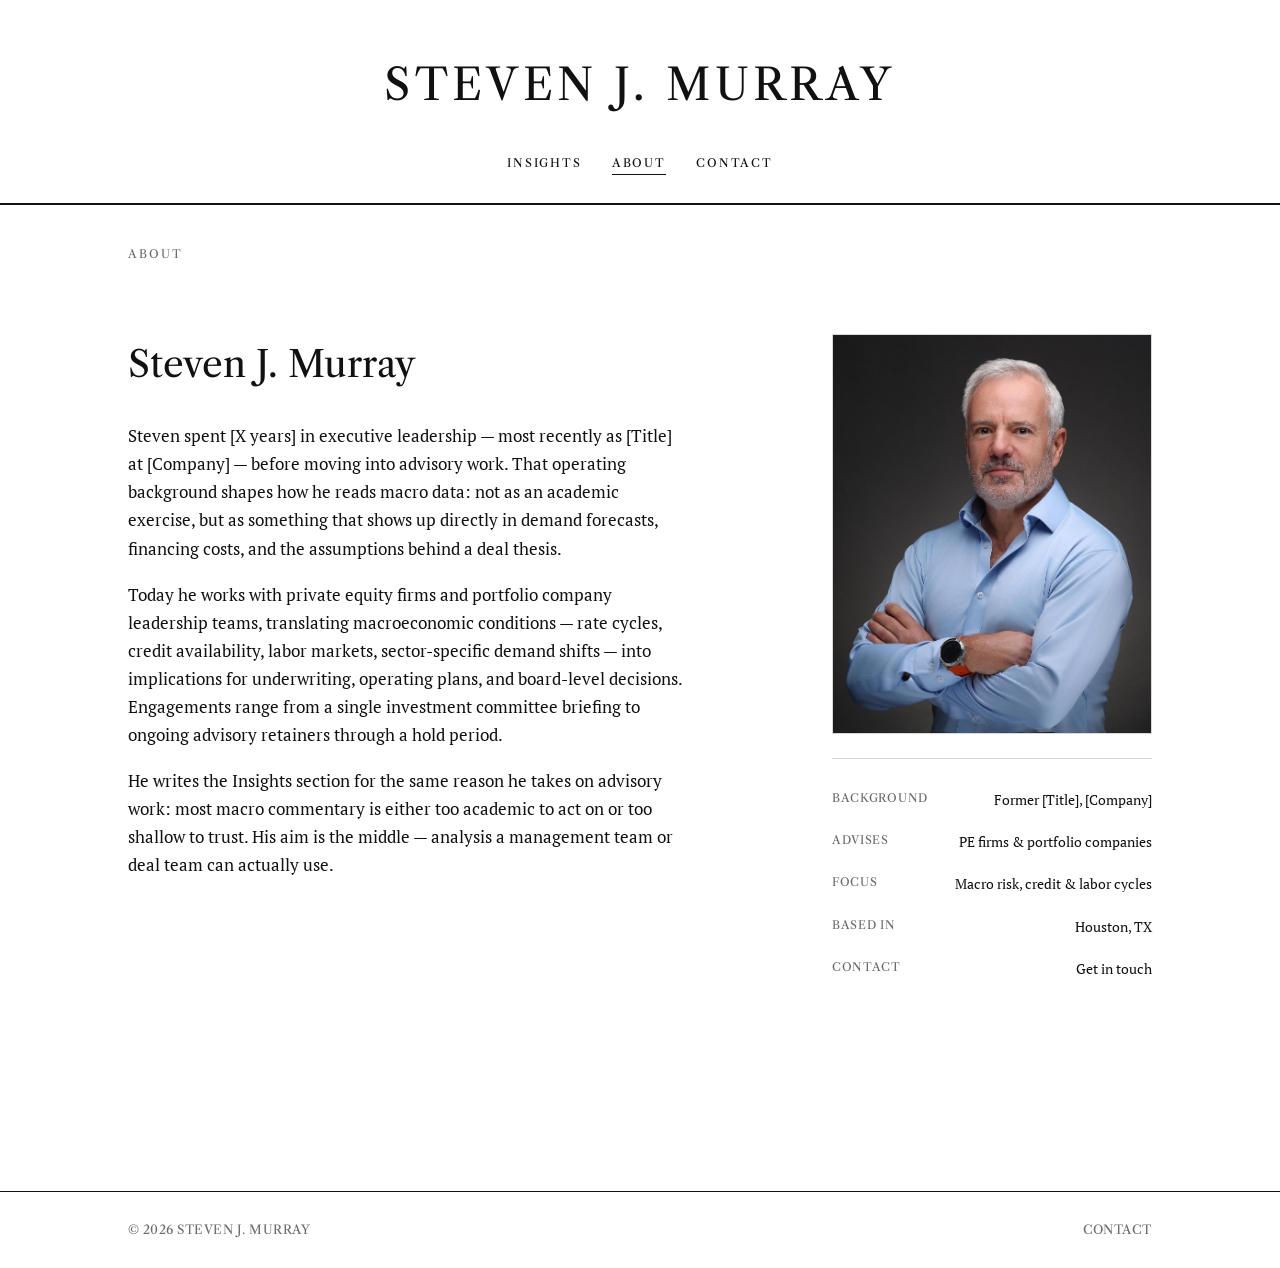
==== about.html @ 860e2ec8 "Update about.html" ====
<!DOCTYPE html>
<html lang="en">
<head>
<meta charset="UTF-8">
<meta name="viewport" content="width=device-width, initial-scale=1.0">
<title>About — Steven J. Murray</title>
<meta name="description" content="About Steven J. Murray — former executive and macro advisor to private equity firms.">
<link rel="icon" href="favicon.ico" sizes="any">
<link rel="icon" type="image/svg+xml" href="favicon.svg">
<link rel="apple-touch-icon" href="images/apple-touch-icon.png">
<link rel="stylesheet" href="styles.css">
</head>
<body>

<header class="site-header">
  <div class="header-inner">
    <div class="brand">
      <a href="index.html">
        STEVEN J. MURRAY
      </a>
    </div>
    <nav class="primary-nav" id="primary-nav">
      <ul>
        <li><a href="insights.html">Insights</a></li>
        <li><a href="about.html">About</a></li>
        <li><a href="contact.html">Contact</a></li>
      </ul>
    </nav>
  </div>
</header>

<main>
  <div class="page-eyebrow-row"><div class="eyebrow">About</div></div>

  <div class="about-layout">
    <div>
      <h1>Steven J. Murray</h1>
      <div class="content">
        <p>Steven spent [X years] in executive leadership — most recently as [Title] at [Company] — before moving into advisory work. That operating background shapes how he reads macro data: not as an academic exercise, but as something that shows up directly in demand forecasts, financing costs, and the assumptions behind a deal thesis.</p>
        <p>Today he works with private equity firms and portfolio company leadership teams, translating macroeconomic conditions — rate cycles, credit availability, labor markets, sector-specific demand shifts — into implications for underwriting, operating plans, and board-level decisions. Engagements range from a single investment committee briefing to ongoing advisory retainers through a hold period.</p>
        <p>He writes the Insights section for the same reason he takes on advisory work: most macro commentary is either too academic to act on or too shallow to trust. His aim is the middle — analysis a management team or deal team can actually use.</p>
      </div>
    </div>

    <div>
      <div class="about-portrait"><img src="images/steven-hero.jpg" alt="Portrait of Steven J. Murray"></div>
      <ul class="about-facts">
        <li><span>Background</span><span>Former [Title], [Company]</span></li>
        <li><span>Advises</span><span>PE firms &amp; portfolio companies</span></li>
        <li><span>Focus</span><span>Macro risk, credit &amp; labor cycles</span></li>
        <li><span>Based in</span><span>Houston, TX</span></li>
        <li><span>Contact</span><span><a href="contact.html">Get in touch</a></span></li>
      </ul>
    </div>
  </div>
</main>

<footer class="site-footer">
  <div class="footer-inner">
    <span>&copy; <span id="year"></span> Steven J. Murray</span>
    <a href="contact.html">Contact</a>
  </div>
</footer>

<script src="script.js"></script>
<script>document.getElementById("year").textContent = new Date().getFullYear();</script>
</body>
</html>
---- styles.css ----
/* ============================================
   STEVEN J. MURRAY — Editorial Design System
   ============================================ */

@import url('https://fonts.googleapis.com/css2?family=Libre+Caslon+Text:ital,wght@0,400;0,700;1,400&family=PT+Serif:ital,wght@0,400;0,700;1,400&display=swap');

:root {
  --ink: #111111;
  --paper: #ffffff;
  --grey: #6b6b6b;
  --grey-light: #d8d8d6;
  --accent: #7a2e26; /* muted oxblood — used sparingly */
  --display: 'Libre Caslon Text', 'PT Serif', Georgia, serif;
  --body: 'PT Serif', Georgia, serif;
  --rule: 1px solid var(--ink);
  --max-width: 1120px;
  --gutter: 48px;
}

* { box-sizing: border-box; }

html { scroll-behavior: smooth; }

body {
  margin: 0;
  background: var(--paper);
  color: var(--ink);
  font-family: var(--body);
  font-size: 17px;
  line-height: 1.65;
  -webkit-font-smoothing: antialiased;
}

a {
  color: var(--ink);
  text-decoration: none;
}

::selection {
  background: var(--ink);
  color: var(--paper);
}

/* Visible keyboard focus, respected everywhere */
a:focus-visible,
button:focus-visible,
input:focus-visible,
textarea:focus-visible {
  outline: 2px solid var(--accent);
  outline-offset: 3px;
}

@media (prefers-reduced-motion: reduce) {
  html { scroll-behavior: auto; }
  * { animation-duration: 0.001ms !important; transition-duration: 0.001ms !important; }
}

/* ---------- Header ---------- */

.site-header {
  border-bottom: 2px solid var(--ink);
  background: var(--paper);
  position: sticky;
  top: 0;
  z-index: 50;
}

.header-inner {
  max-width: var(--max-width);
  margin: 0 auto;
  padding: 48px var(--gutter) 28px;
  display: flex;
  flex-direction: column;
  align-items: center;
}

.brand {
  font-family: var(--display);
  letter-spacing: 0.1em;
  font-size: clamp(1.7rem, 5vw, 2.75rem);
  font-weight: 400;
  text-align: center;
  margin-bottom: 26px;
}

.brand a { display: inline-block; }

nav.primary-nav ul {
  list-style: none;
  display: flex;
  flex-wrap: wrap;
  justify-content: center;
  gap: 30px;
  margin: 0;
  padding: 0;
}

nav.primary-nav a {
  font-family: var(--display);
  font-size: 0.72rem;
  letter-spacing: 0.16em;
  text-transform: uppercase;
  padding-bottom: 4px;
  border-bottom: 1px solid transparent;
  transition: border-color 0.15s ease;
}

nav.primary-nav a:hover,
nav.primary-nav a[aria-current="page"] {
  border-bottom-color: var(--ink);
}

@media (max-width: 480px) {
  nav.primary-nav ul { gap: 18px 22px; }
}

/* ---------- Footer ---------- */

.site-footer {
  border-top: var(--rule);
  margin-top: 100px;
}

.footer-inner {
  max-width: var(--max-width);
  margin: 0 auto;
  padding: 28px var(--gutter);
  display: flex;
  justify-content: space-between;
  align-items: baseline;
  gap: 20px;
  font-size: 0.78rem;
  letter-spacing: 0.04em;
  color: var(--grey);
  text-transform: uppercase;
  font-family: var(--display);
}

.footer-inner a { color: var(--grey); }
.footer-inner a:hover { color: var(--ink); }

/* ---------- Generic layout ---------- */

main { max-width: var(--max-width); margin: 0 auto; padding: 0 var(--gutter); }

.eyebrow {
  font-family: var(--display);
  font-size: 0.72rem;
  letter-spacing: 0.18em;
  text-transform: uppercase;
  color: var(--grey);
}

hr.rule {
  border: none;
  border-top: var(--rule);
  margin: 0;
}

hr.hairline {
  border: none;
  border-top: 1px solid var(--grey-light);
  margin: 0;
}

/* ---------- Home / Hero ---------- */

.hero {
  padding: 90px 0 70px;
  border-bottom: var(--rule);
  display: grid;
  grid-template-columns: 1.3fr 1fr;
  gap: 56px;
  align-items: center;
}

.hero-image img {
  width: 100%;
  height: auto;
  display: block;
  border: 1px solid var(--grey-light);
}

@media (max-width: 780px) {
  .hero {
    grid-template-columns: 1fr;
    gap: 32px;
  }
  .hero-image { max-width: 320px; }
}

.hero h1 {
  font-family: var(--display);
  font-weight: 400;
  font-size: clamp(2.1rem, 4.2vw, 3.4rem);
  line-height: 1.18;
  margin: 18px 0 26px;
  max-width: 15ch;
}

.hero p.lede {
  font-size: 1.15rem;
  max-width: 54ch;
  color: #2c2c2c;
}

.hero .cta-row { margin-top: 34px; display: flex; gap: 28px; }

.text-link {
  font-family: var(--display);
  font-size: 0.78rem;
  letter-spacing: 0.1em;
  text-transform: uppercase;
  border-bottom: 1px solid var(--ink);
  padding-bottom: 2px;
}

.text-link:hover { color: var(--accent); border-color: var(--accent); }

.home-section {
  padding: 64px 0;
  border-bottom: 1px solid var(--grey-light);
  display: grid;
  grid-template-columns: 220px 1fr;
  gap: 40px;
}

.home-section:last-of-type { border-bottom: none; }

.home-section h2 {
  font-family: var(--display);
  font-weight: 400;
  font-size: 1rem;
  letter-spacing: 0.1em;
  text-transform: uppercase;
  margin: 0;
}

.home-section .body-copy { max-width: 62ch; }
.home-section .body-copy p { margin: 0 0 16px; }

.recent-list { list-style: none; margin: 0; padding: 0; }
.recent-list li {
  display: flex;
  justify-content: space-between;
  gap: 24px;
  padding: 16px 0;
  border-bottom: 1px solid var(--grey-light);
}
.recent-list li:first-child { padding-top: 0; }
.recent-list a { font-family: var(--display); font-size: 1.05rem; }
.recent-list a:hover { color: var(--accent); }
.recent-list time {
  font-size: 0.78rem;
  letter-spacing: 0.05em;
  color: var(--grey);
  white-space: nowrap;
  padding-top: 3px;
}

@media (max-width: 640px) {
  .home-section { grid-template-columns: 1fr; gap: 14px; }
}

/* ---------- Insights page ---------- */

.insights-layout {
  display: grid;
  grid-template-columns: 250px 1fr;
  gap: 64px;
  padding: 56px 0 100px;
  align-items: start;
}

.insights-sidebar {
  position: sticky;
  top: 96px;
  border-right: 1px solid var(--grey-light);
  padding-right: 28px;
}

.insights-sidebar h2 {
  font-family: var(--display);
  font-size: 0.72rem;
  letter-spacing: 0.18em;
  text-transform: uppercase;
  color: var(--grey);
  margin: 0 0 18px;
}

.toc-list { list-style: none; margin: 0; padding: 0; }

.toc-list li { margin-bottom: 22px; position: relative; }

.toc-list a {
  display: block;
  font-family: var(--display);
  font-size: 0.95rem;
  line-height: 1.35;
  color: var(--grey);
  padding-left: 16px;
  border-left: 1px solid var(--grey-light);
  transition: color 0.15s ease, border-color 0.15s ease;
}

.toc-list time {
  display: block;
  font-family: var(--body);
  font-size: 0.72rem;
  letter-spacing: 0.04em;
  color: var(--grey);
  margin-bottom: 3px;
}

.toc-list a:hover,
.toc-list li.active a {
  color: var(--ink);
  border-left-color: var(--ink);
}

.toc-list li.active a::before {
  content: '';
  position: absolute;
  left: -4px;
  top: 6px;
  width: 6px;
  height: 6px;
  background: var(--ink);
}

.articles-column { min-width: 0; }

article.post {
  padding-bottom: 64px;
  margin-bottom: 64px;
  border-bottom: var(--rule);
  scroll-margin-top: 96px;
}

article.post:last-child { border-bottom: none; margin-bottom: 0; }

article.post .post-date {
  font-family: var(--display);
  font-size: 0.75rem;
  letter-spacing: 0.08em;
  text-transform: uppercase;
  color: var(--grey);
}

article.post h2 {
  font-family: var(--display);
  font-weight: 400;
  font-size: 1.9rem;
  line-height: 1.25;
  margin: 10px 0 18px;
}

article.post .post-image {
  width: 100%;
  aspect-ratio: 16 / 9;
  background: #efefec;
  border: 1px solid var(--grey-light);
  margin-bottom: 22px;
  display: flex;
  align-items: center;
  justify-content: center;
  color: var(--grey);
  font-family: var(--display);
  font-size: 0.72rem;
  letter-spacing: 0.08em;
  text-transform: uppercase;
  overflow: hidden;
}

article.post .post-image img { width: 100%; height: 100%; object-fit: cover; display: block; }

article.post .teaser {
  font-size: 1.15rem;
  color: #2c2c2c;
  margin: 0 0 22px;
}

article.post hr.section-line {
  border: none;
  border-top: 1px solid var(--ink);
  width: 60px;
  margin: 0 0 26px;
}

article.post .content p { margin: 0 0 18px; }
article.post .content p:last-child { margin-bottom: 0; }

@media (max-width: 860px) {
  .insights-layout { grid-template-columns: 1fr; gap: 36px; }
  .insights-sidebar {
    position: static;
    border-right: none;
    border-bottom: 1px solid var(--grey-light);
    padding-right: 0;
    padding-bottom: 24px;
  }
  .toc-list { display: flex; overflow-x: auto; gap: 22px; }
  .toc-list li { margin-bottom: 0; flex: 0 0 auto; max-width: 220px; }
}

/* ---------- About page ---------- */

.about-layout {
  padding: 70px 0 100px;
  display: grid;
  grid-template-columns: 1fr 320px;
  gap: 64px;
  align-items: start;
}

.about-layout h1 {
  font-family: var(--display);
  font-weight: 400;
  font-size: 2.3rem;
  margin: 0 0 28px;
}

.about-layout .content p { margin: 0 0 18px; max-width: 62ch; }

.about-portrait {
  aspect-ratio: 4 / 5;
  background: #efefec;
  border: 1px solid var(--grey-light);
  display: flex;
  align-items: center;
  justify-content: center;
  color: var(--grey);
  font-family: var(--display);
  font-size: 0.72rem;
  letter-spacing: 0.08em;
  text-transform: uppercase;
  overflow: hidden;
}

.about-portrait img { width: 100%; height: 100%; object-fit: cover; display: block; }

.about-facts {
  list-style: none;
  margin: 24px 0 0;
  padding: 20px 0 0;
  border-top: 1px solid var(--grey-light);
}

.about-facts li {
  display: flex;
  justify-content: space-between;
  gap: 12px;
  padding: 10px 0;
  font-size: 0.85rem;
}

.about-facts span:first-child {
  font-family: var(--display);
  letter-spacing: 0.06em;
  text-transform: uppercase;
  color: var(--grey);
  font-size: 0.72rem;
}

@media (max-width: 780px) {
  .about-layout { grid-template-columns: 1fr; }
  .about-portrait { max-width: 320px; }
}

/* ---------- Contact page ---------- */

.contact-layout {
  padding: 70px 0 100px;
  display: grid;
  grid-template-columns: 1fr 1fr;
  gap: 64px;
}

.contact-layout h1 {
  font-family: var(--display);
  font-weight: 400;
  font-size: 2.3rem;
  margin: 0 0 20px;
}

.contact-intro { max-width: 46ch; color: #2c2c2c; margin-bottom: 32px; }

.contact-details { list-style: none; margin: 0; padding: 0; }

.contact-details li {
  padding: 16px 0;
  border-bottom: 1px solid var(--grey-light);
}

.contact-details li:first-child { border-top: 1px solid var(--grey-light); }

.contact-details span {
  display: block;
  font-family: var(--display);
  font-size: 0.7rem;
  letter-spacing: 0.1em;
  text-transform: uppercase;
  color: var(--grey);
  margin-bottom: 6px;
}

.contact-details a:hover { color: var(--accent); }

form.contact-form { display: flex; flex-direction: column; gap: 20px; }

.field { display: flex; flex-direction: column; gap: 8px; }

.field label {
  font-family: var(--display);
  font-size: 0.7rem;
  letter-spacing: 0.1em;
  text-transform: uppercase;
  color: var(--grey);
}

.field input,
.field textarea {
  font-family: var(--body);
  font-size: 1rem;
  border: none;
  border-bottom: 1px solid var(--ink);
  padding: 8px 2px;
  background: transparent;
  color: var(--ink);
}

.field textarea { resize: vertical; min-height: 120px; }

.submit-btn {
  align-self: flex-start;
  margin-top: 10px;
  background: var(--ink);
  color: var(--paper);
  font-family: var(--display);
  font-size: 0.75rem;
  letter-spacing: 0.1em;
  text-transform: uppercase;
  border: 1px solid var(--ink);
  padding: 13px 28px;
  cursor: pointer;
  transition: background 0.15s ease, color 0.15s ease;
}

.submit-btn:hover { background: var(--paper); color: var(--ink); }

.form-note {
  font-size: 0.8rem;
  color: var(--grey);
  margin-top: 4px;
}

@media (max-width: 780px) {
  .contact-layout { grid-template-columns: 1fr; gap: 40px; }
}

/* ---------- Page header (Insights / About / Contact top strip) ---------- */

.page-eyebrow-row {
  padding-top: 40px;
  display: flex;
  justify-content: space-between;
  align-items: baseline;
}
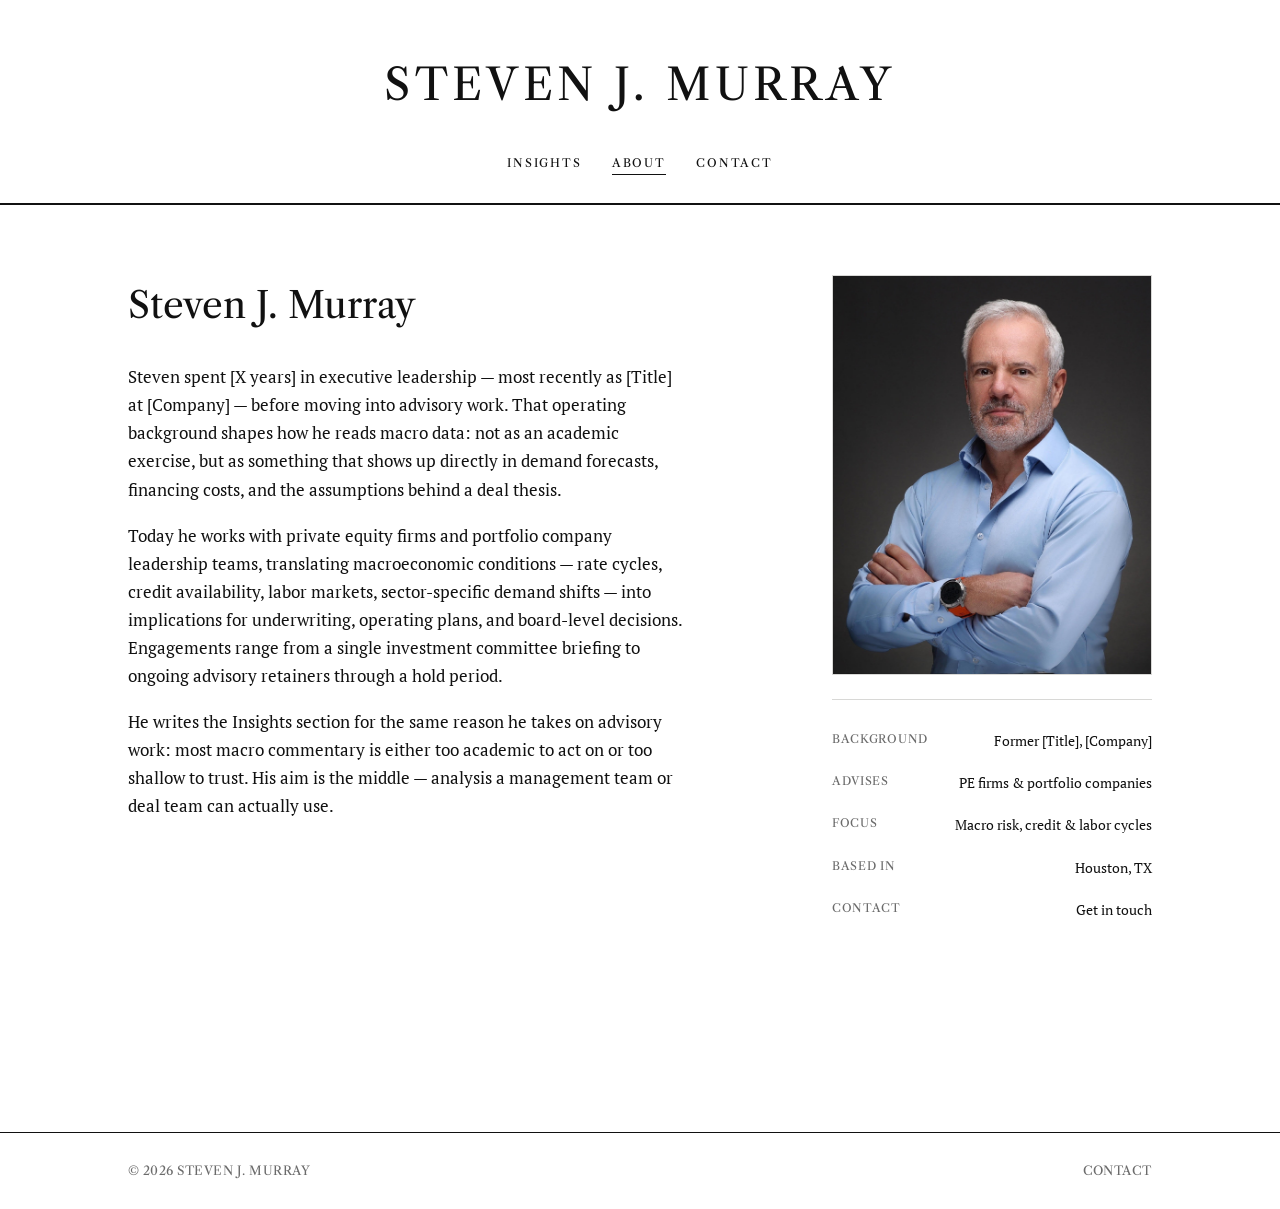
==== commit 1c5345d3: "Update about.html" ====
--- a/about.html
+++ b/about.html
@@ -30,8 +30,6 @@
 </header>
 
 <main>
-  <div class="page-eyebrow-row"><div class="eyebrow">About</div></div>
-
   <div class="about-layout">
     <div>
       <h1>Steven J. Murray</h1>
--- a/styles.css
+++ b/styles.css
@@ -17,7 +17,26 @@
   --gutter: 48px;
 }
 
+@media (max-width: 780px) {
+  :root { --gutter: 28px; }
+}
+
+@media (max-width: 480px) {
+  :root { --gutter: 20px; }
+}
+
 * { box-sizing: border-box; }
+
+html, body {
+  overflow-x: hidden;
+  max-width: 100%;
+}
+
+img {
+  max-width: 100%;
+  height: auto;
+  display: block;
+}
 
 html { scroll-behavior: smooth; }
 
@@ -28,6 +47,8 @@
   font-family: var(--body);
   font-size: 17px;
   line-height: 1.65;
+  overflow-wrap: break-word;
+  word-break: break-word;
   -webkit-font-smoothing: antialiased;
 }
 
@@ -77,9 +98,10 @@
 .brand {
   font-family: var(--display);
   letter-spacing: 0.1em;
-  font-size: clamp(1.7rem, 5vw, 2.75rem);
+  font-size: clamp(1.05rem, 5.8vw, 2.75rem);
   font-weight: 400;
   text-align: center;
+  white-space: nowrap;
   margin-bottom: 26px;
 }
 
@@ -111,6 +133,7 @@
 }
 
 @media (max-width: 480px) {
+  .brand { letter-spacing: 0.04em; }
   nav.primary-nav ul { gap: 18px 22px; }
 }
 
@@ -174,11 +197,17 @@
   align-items: center;
 }
 
+.hero-text,
+.hero-image {
+  min-width: 0;
+}
+
 .hero-image img {
   width: 100%;
   height: auto;
   display: block;
   border: 1px solid var(--grey-light);
+  cursor: zoom-in;
 }
 
 @media (max-width: 780px) {
@@ -277,6 +306,7 @@
   top: 96px;
   border-right: 1px solid var(--grey-light);
   padding-right: 28px;
+  min-width: 0;
 }
 
 .insights-sidebar h2 {
@@ -357,22 +387,12 @@
 
 article.post .post-image {
   width: 100%;
-  aspect-ratio: 16 / 9;
-  background: #efefec;
   border: 1px solid var(--grey-light);
   margin-bottom: 22px;
-  display: flex;
-  align-items: center;
-  justify-content: center;
-  color: var(--grey);
-  font-family: var(--display);
-  font-size: 0.72rem;
-  letter-spacing: 0.08em;
-  text-transform: uppercase;
   overflow: hidden;
 }
 
-article.post .post-image img { width: 100%; height: 100%; object-fit: cover; display: block; }
+article.post .post-image img { width: 100%; height: auto; display: block; cursor: zoom-in; }
 
 article.post .teaser {
   font-size: 1.15rem;
@@ -390,8 +410,19 @@
 article.post .content p { margin: 0 0 18px; }
 article.post .content p:last-child { margin-bottom: 0; }
 
+article.post .content h3.section-heading {
+  font-family: var(--display);
+  font-size: 1.15rem;
+  font-weight: 700;
+  color: var(--ink);
+  margin: 34px 0 14px;
+  line-height: 1.3;
+}
+
+article.post .content h3.section-heading:first-child { margin-top: 0; }
+
 @media (max-width: 860px) {
-  .insights-layout { grid-template-columns: 1fr; gap: 36px; }
+  .insights-layout { grid-template-columns: 1fr; gap: 36px; padding: 40px 0 64px; }
   .insights-sidebar {
     position: static;
     border-right: none;
@@ -401,6 +432,14 @@
   }
   .toc-list { display: flex; overflow-x: auto; gap: 22px; }
   .toc-list li { margin-bottom: 0; flex: 0 0 auto; max-width: 220px; }
+  article.post { padding-bottom: 40px; margin-bottom: 40px; }
+  article.post h2 { font-size: clamp(1.4rem, 5.5vw, 1.9rem); }
+}
+
+@media (max-width: 480px) {
+  .insights-layout { padding: 28px 0 48px; gap: 28px; }
+  article.post { padding-bottom: 32px; margin-bottom: 32px; }
+  article.post .teaser { font-size: 1.05rem; }
 }
 
 /* ---------- About page ---------- */
@@ -413,6 +452,10 @@
   align-items: start;
 }
 
+.about-layout > div {
+  min-width: 0;
+}
+
 .about-layout h1 {
   font-family: var(--display);
   font-weight: 400;
@@ -435,6 +478,7 @@
   letter-spacing: 0.08em;
   text-transform: uppercase;
   overflow: hidden;
+  cursor: zoom-in;
 }
 
 .about-portrait img { width: 100%; height: 100%; object-fit: cover; display: block; }
@@ -474,6 +518,10 @@
   display: grid;
   grid-template-columns: 1fr 1fr;
   gap: 64px;
+}
+
+.contact-layout > div {
+  min-width: 0;
 }
 
 .contact-layout h1 {
@@ -558,6 +606,47 @@
   .contact-layout { grid-template-columns: 1fr; gap: 40px; }
 }
 
+/* ---------- Image lightbox ---------- */
+
+.lightbox-overlay {
+  position: fixed;
+  inset: 0;
+  background: rgba(17, 17, 17, 0.92);
+  display: none;
+  align-items: center;
+  justify-content: center;
+  z-index: 1000;
+  padding: 24px;
+  cursor: zoom-out;
+}
+
+.lightbox-overlay.open { display: flex; }
+
+.lightbox-overlay img {
+  max-width: 92vw;
+  max-height: 92vh;
+  width: auto;
+  height: auto;
+  object-fit: contain;
+  border: none;
+  box-shadow: none;
+}
+
+.lightbox-close {
+  position: fixed;
+  top: 20px;
+  right: 24px;
+  color: #fff;
+  font-family: var(--display);
+  font-size: 0.8rem;
+  letter-spacing: 0.1em;
+  text-transform: uppercase;
+  background: none;
+  border: 1px solid rgba(255, 255, 255, 0.6);
+  padding: 8px 16px;
+  cursor: pointer;
+}
+
 /* ---------- Page header (Insights / About / Contact top strip) ---------- */
 
 .page-eyebrow-row {
@@ -566,3 +655,102 @@
   justify-content: space-between;
   align-items: baseline;
 }
+
+/* ---------- Category filter pills ---------- */
+
+.category-filter {
+  display: flex;
+  flex-wrap: wrap;
+  gap: 10px 22px;
+  padding: 24px 0 20px;
+  border-bottom: 1px solid var(--grey-light);
+  margin-top: 12px;
+}
+
+.filter-pill {
+  font-family: var(--display);
+  font-size: 0.72rem;
+  letter-spacing: 0.1em;
+  text-transform: uppercase;
+  color: var(--grey);
+  background: none;
+  border: none;
+  padding: 0 0 4px;
+  border-bottom: 2px solid transparent;
+  cursor: pointer;
+}
+
+.filter-pill:hover {
+  color: var(--ink);
+}
+
+.filter-pill.active {
+  color: var(--ink);
+  border-bottom-color: var(--ink);
+}
+
+/* ---------- Article category tags ---------- */
+
+.post-meta-row {
+  display: flex;
+  flex-wrap: wrap;
+  align-items: baseline;
+  gap: 14px;
+}
+
+.post-tags {
+  display: flex;
+  flex-wrap: wrap;
+  gap: 12px;
+}
+
+.cat-tag {
+  font-family: var(--display);
+  font-size: 0.7rem;
+  letter-spacing: 0.06em;
+  text-transform: uppercase;
+  color: var(--grey);
+  padding-left: 14px;
+  border-left: 1px solid var(--grey-light);
+}
+
+/* ---------- Back to top button ---------- */
+
+.back-to-top {
+  position: fixed;
+  right: 24px;
+  bottom: 24px;
+  width: 44px;
+  height: 44px;
+  background: var(--paper);
+  color: var(--ink);
+  border: 1px solid var(--ink);
+  font-size: 1.1rem;
+  line-height: 1;
+  cursor: pointer;
+  opacity: 0;
+  visibility: hidden;
+  transform: translateY(8px);
+  transition: opacity 0.2s ease, transform 0.2s ease, background 0.15s ease, color 0.15s ease;
+  z-index: 400;
+}
+
+.back-to-top.visible {
+  opacity: 1;
+  visibility: visible;
+  transform: translateY(0);
+}
+
+.back-to-top:hover {
+  background: var(--ink);
+  color: var(--paper);
+}
+
+@media (max-width: 480px) {
+  .back-to-top {
+    right: 16px;
+    bottom: 16px;
+    width: 40px;
+    height: 40px;
+  }
+}
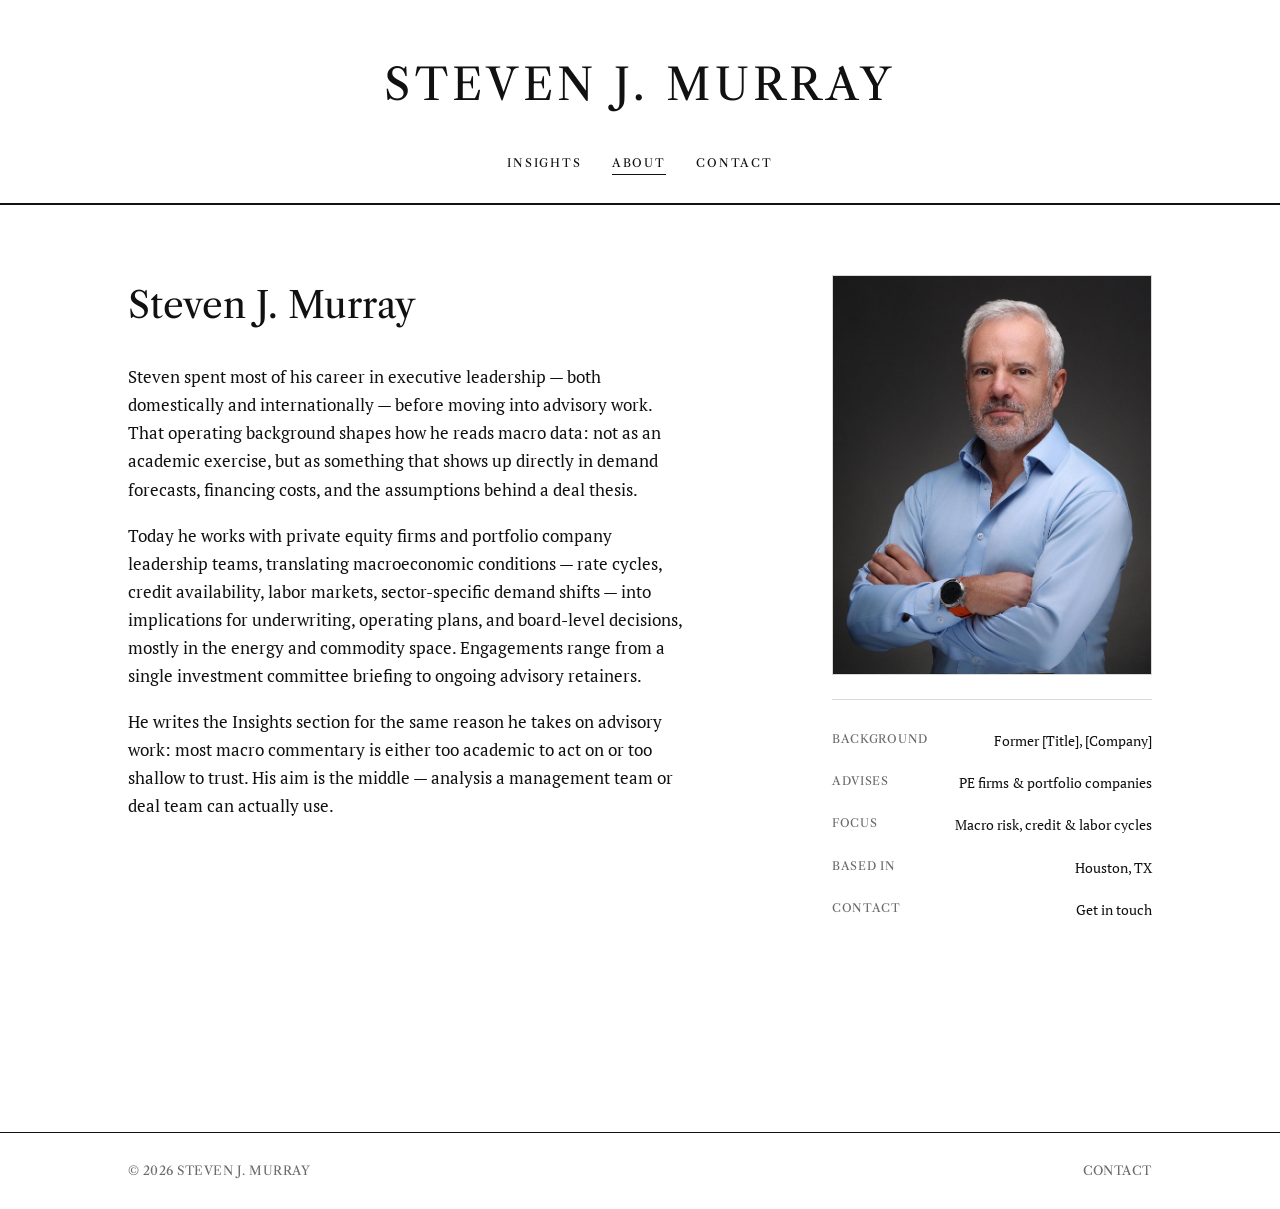
==== commit 5425298e: "Update about.html" ====
--- a/about.html
+++ b/about.html
@@ -34,8 +34,8 @@
     <div>
       <h1>Steven J. Murray</h1>
       <div class="content">
-        <p>Steven spent [X years] in executive leadership — most recently as [Title] at [Company] — before moving into advisory work. That operating background shapes how he reads macro data: not as an academic exercise, but as something that shows up directly in demand forecasts, financing costs, and the assumptions behind a deal thesis.</p>
-        <p>Today he works with private equity firms and portfolio company leadership teams, translating macroeconomic conditions — rate cycles, credit availability, labor markets, sector-specific demand shifts — into implications for underwriting, operating plans, and board-level decisions. Engagements range from a single investment committee briefing to ongoing advisory retainers through a hold period.</p>
+        <p>Steven spent most of his career in executive leadership — both domestically and internationally — before moving into advisory work. That operating background shapes how he reads macro data: not as an academic exercise, but as something that shows up directly in demand forecasts, financing costs, and the assumptions behind a deal thesis.</p>
+        <p>Today he works with private equity firms and portfolio company leadership teams, translating macroeconomic conditions — rate cycles, credit availability, labor markets, sector-specific demand shifts — into implications for underwriting, operating plans, and board-level decisions, mostly in the energy and commodity space. Engagements range from a single investment committee briefing to ongoing advisory retainers.</p>
         <p>He writes the Insights section for the same reason he takes on advisory work: most macro commentary is either too academic to act on or too shallow to trust. His aim is the middle — analysis a management team or deal team can actually use.</p>
       </div>
     </div>
--- a/styles.css
+++ b/styles.css
@@ -661,10 +661,18 @@
 .category-filter {
   display: flex;
   flex-wrap: wrap;
+  justify-content: space-between;
+  align-items: baseline;
+  gap: 12px 24px;
+  padding: 44px 0 20px;
+  border-bottom: 1px solid var(--grey-light);
+  margin-top: 0;
+}
+
+.filter-pills {
+  display: flex;
+  flex-wrap: wrap;
   gap: 10px 22px;
-  padding: 24px 0 20px;
-  border-bottom: 1px solid var(--grey-light);
-  margin-top: 12px;
 }
 
 .filter-pill {
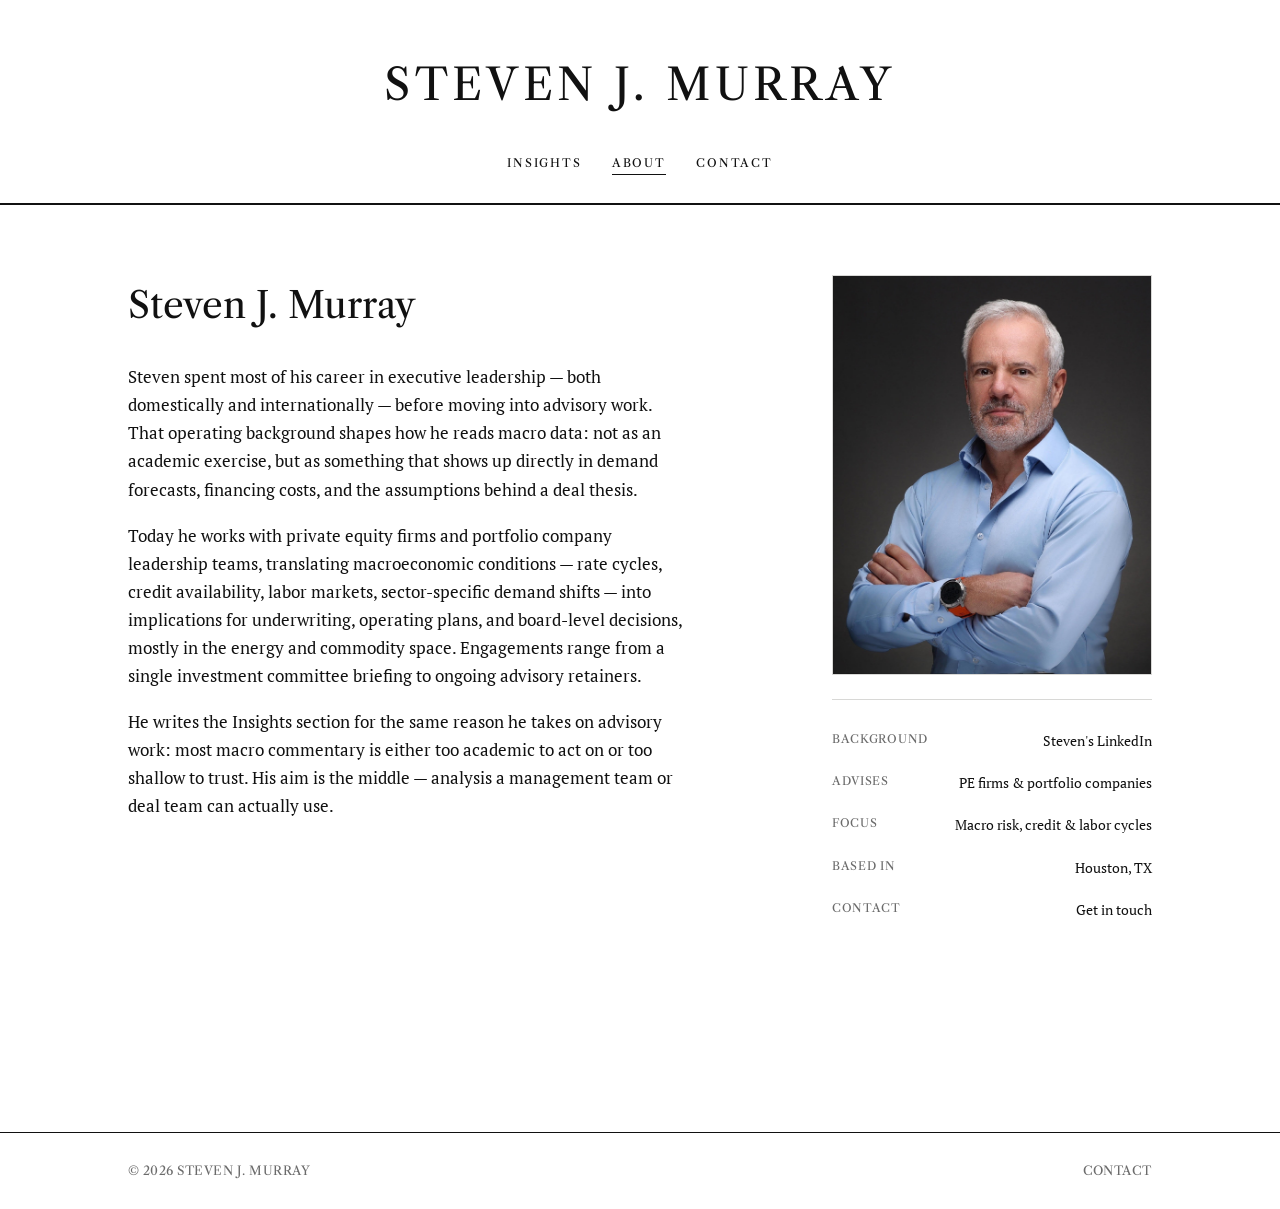
==== commit ea12e3ab: "Update about.html" ====
--- a/about.html
+++ b/about.html
@@ -43,11 +43,11 @@
     <div>
       <div class="about-portrait"><img src="images/steven-hero.jpg" alt="Portrait of Steven J. Murray"></div>
       <ul class="about-facts">
-        <li><span>Background</span><span>Former [Title], [Company]</span></li>
+        <li><span>Background</span><span><a href="https://www.linkedin.com/in/steven-murray-408b217/" target="_blank" rel="noopener">Steven's LinkedIn</a></span></li>
         <li><span>Advises</span><span>PE firms &amp; portfolio companies</span></li>
         <li><span>Focus</span><span>Macro risk, credit &amp; labor cycles</span></li>
         <li><span>Based in</span><span>Houston, TX</span></li>
-        <li><span>Contact</span><span><a href="contact.html">Get in touch</a></span></li>
+        <li><span>Contact</span><span><a href="https://sjm-site-ruddy.vercel.app/contact.html">Get in touch</a></span></li>
       </ul>
     </div>
   </div>
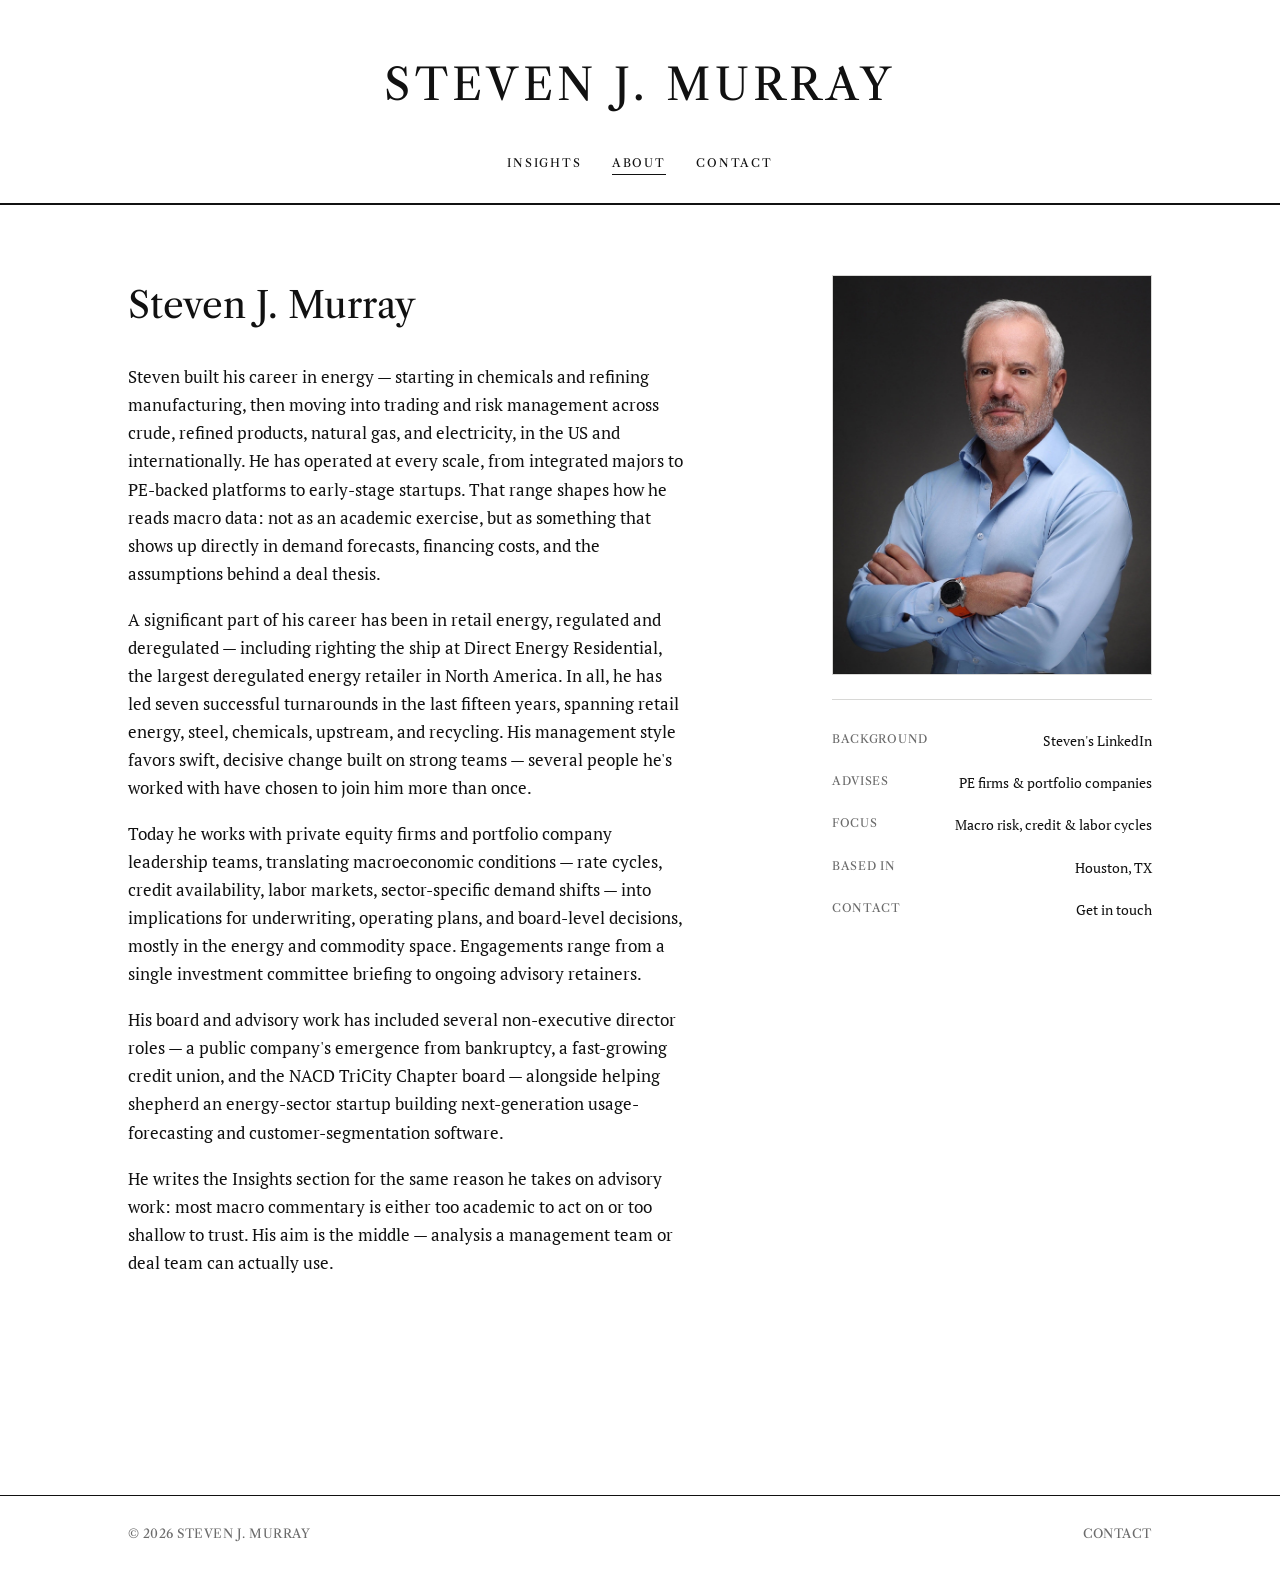
==== commit 44f7a35e: "Update about.html" ====
--- a/about.html
+++ b/about.html
@@ -34,8 +34,10 @@
     <div>
       <h1>Steven J. Murray</h1>
       <div class="content">
-        <p>Steven spent most of his career in executive leadership — both domestically and internationally — before moving into advisory work. That operating background shapes how he reads macro data: not as an academic exercise, but as something that shows up directly in demand forecasts, financing costs, and the assumptions behind a deal thesis.</p>
+        <p>Steven built his career in energy — starting in chemicals and refining manufacturing, then moving into trading and risk management across crude, refined products, natural gas, and electricity, in the US and internationally. He has operated at every scale, from integrated majors to PE-backed platforms to early-stage startups. That range shapes how he reads macro data: not as an academic exercise, but as something that shows up directly in demand forecasts, financing costs, and the assumptions behind a deal thesis.</p>
+        <p>A significant part of his career has been in retail energy, regulated and deregulated — including righting the ship at Direct Energy Residential, the largest deregulated energy retailer in North America. In all, he has led seven successful turnarounds in the last fifteen years, spanning retail energy, steel, chemicals, upstream, and recycling. His management style favors swift, decisive change built on strong teams — several people he's worked with have chosen to join him more than once.</p>
         <p>Today he works with private equity firms and portfolio company leadership teams, translating macroeconomic conditions — rate cycles, credit availability, labor markets, sector-specific demand shifts — into implications for underwriting, operating plans, and board-level decisions, mostly in the energy and commodity space. Engagements range from a single investment committee briefing to ongoing advisory retainers.</p>
+        <p>His board and advisory work has included several non-executive director roles — a public company's emergence from bankruptcy, a fast-growing credit union, and the NACD TriCity Chapter board — alongside helping shepherd an energy-sector startup building next-generation usage-forecasting and customer-segmentation software.</p>
         <p>He writes the Insights section for the same reason he takes on advisory work: most macro commentary is either too academic to act on or too shallow to trust. His aim is the middle — analysis a management team or deal team can actually use.</p>
       </div>
     </div>
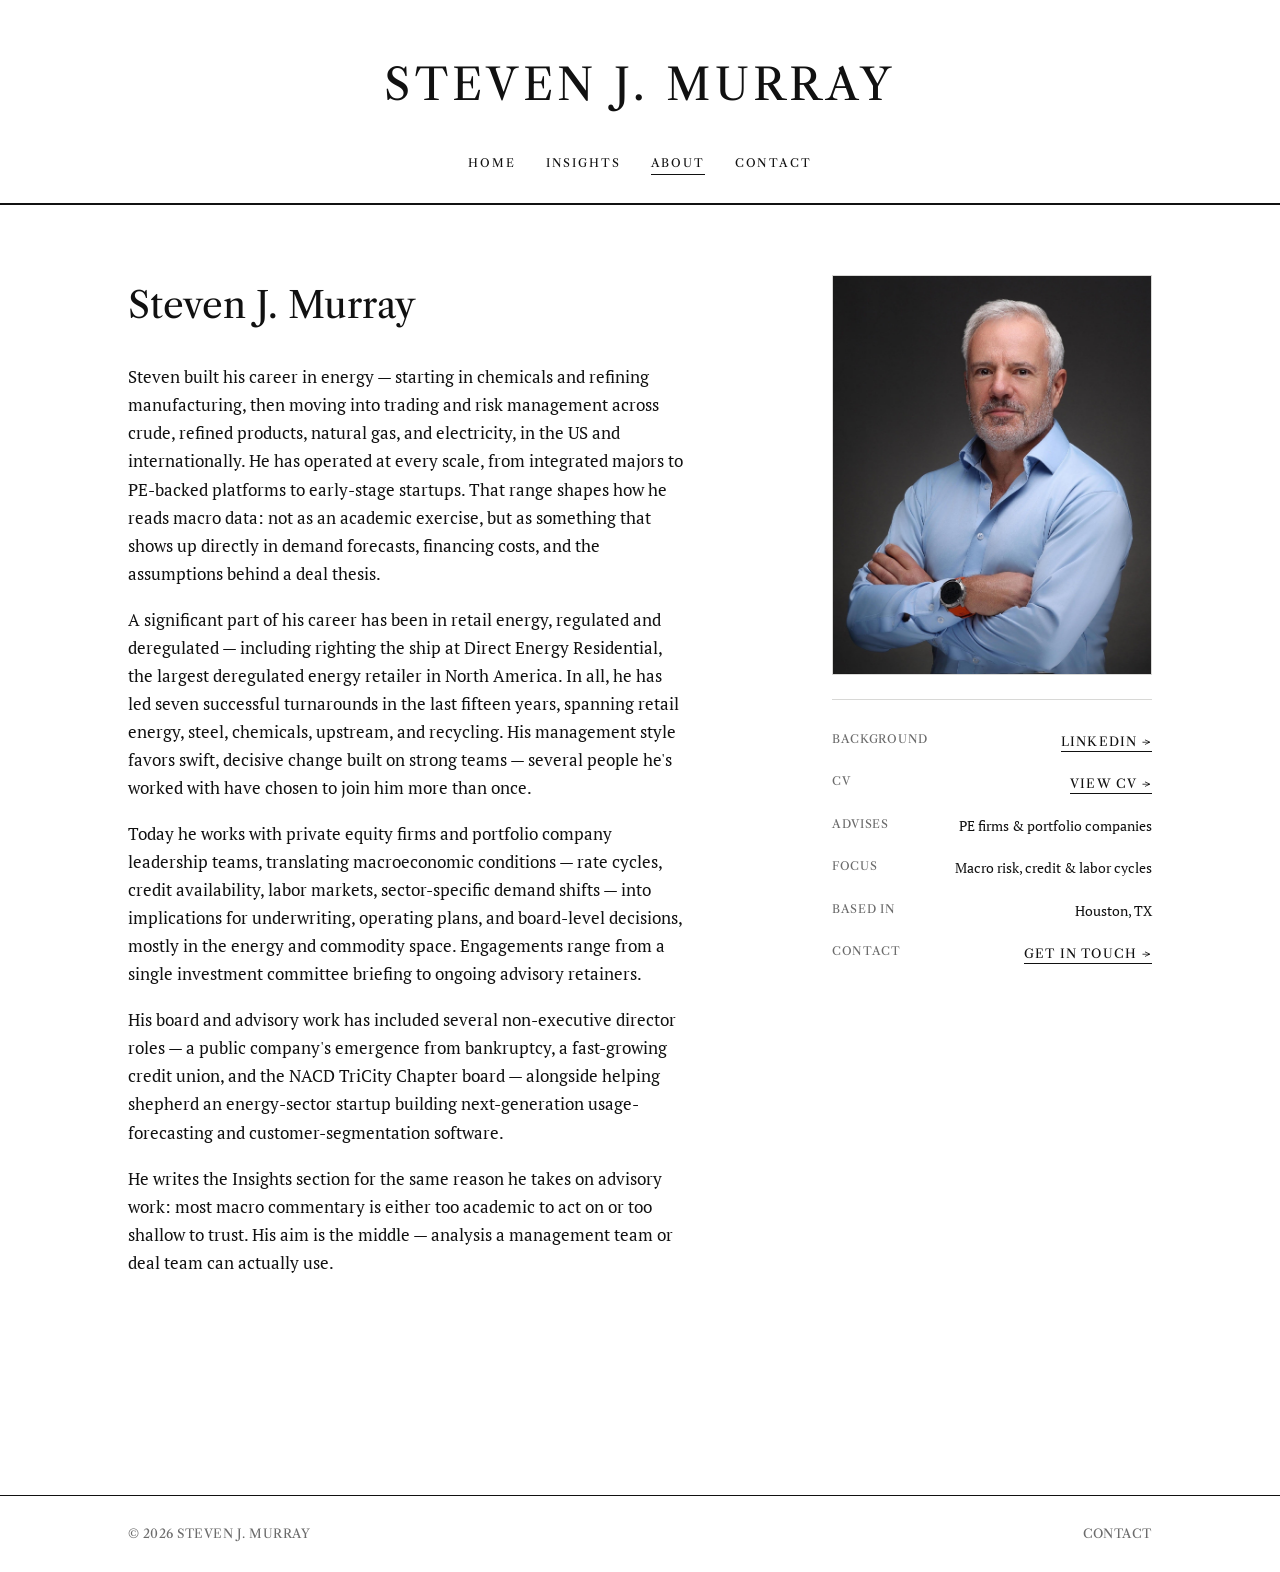
==== commit 7a5c6449: "Update about.html" ====
--- a/about.html
+++ b/about.html
@@ -21,6 +21,7 @@
     </div>
     <nav class="primary-nav" id="primary-nav">
       <ul>
+        <li><a href="index.html">Home</a></li>
         <li><a href="insights.html">Insights</a></li>
         <li><a href="about.html">About</a></li>
         <li><a href="contact.html">Contact</a></li>
@@ -45,11 +46,12 @@
     <div>
       <div class="about-portrait"><img src="images/steven-hero.jpg" alt="Portrait of Steven J. Murray"></div>
       <ul class="about-facts">
-        <li><span>Background</span><span><a href="https://www.linkedin.com/in/steven-murray-408b217/" target="_blank" rel="noopener">Steven's LinkedIn</a></span></li>
+        <li><span>Background</span><span><a class="text-link" href="https://www.linkedin.com/in/steven-murray-408b217/" target="_blank" rel="noopener">LinkedIn →</a></span></li>
+        <li><span>CV</span><span><a class="text-link" href="documents/steven-murray-cv.pdf" target="_blank" rel="noopener">View CV →</a></span></li>
         <li><span>Advises</span><span>PE firms &amp; portfolio companies</span></li>
         <li><span>Focus</span><span>Macro risk, credit &amp; labor cycles</span></li>
         <li><span>Based in</span><span>Houston, TX</span></li>
-        <li><span>Contact</span><span><a href="https://sjm-site-ruddy.vercel.app/contact.html">Get in touch</a></span></li>
+        <li><span>Contact</span><span><a class="text-link" href="contact.html">Get in touch →</a></span></li>
       </ul>
     </div>
   </div>
--- a/styles.css
+++ b/styles.css
@@ -9,7 +9,7 @@
   --paper: #ffffff;
   --grey: #6b6b6b;
   --grey-light: #d8d8d6;
-  --accent: #7a2e26; /* muted oxblood — used sparingly */
+  --accent: #0f6b6b; /* teal — used for link hover states */
   --display: 'Libre Caslon Text', 'PT Serif', Georgia, serif;
   --body: 'PT Serif', Georgia, serif;
   --rule: 1px solid var(--ink);
@@ -127,7 +127,11 @@
   transition: border-color 0.15s ease;
 }
 
-nav.primary-nav a:hover,
+nav.primary-nav a:hover {
+  color: var(--accent);
+  border-bottom-color: var(--accent);
+}
+
 nav.primary-nav a[aria-current="page"] {
   border-bottom-color: var(--ink);
 }
@@ -160,7 +164,7 @@
 }
 
 .footer-inner a { color: var(--grey); }
-.footer-inner a:hover { color: var(--ink); }
+.footer-inner a:hover { color: var(--accent); }
 
 /* ---------- Generic layout ---------- */
 
@@ -342,7 +346,11 @@
   margin-bottom: 3px;
 }
 
-.toc-list a:hover,
+.toc-list a:hover {
+  color: var(--accent);
+  border-left-color: var(--accent);
+}
+
 .toc-list li.active a {
   color: var(--ink);
   border-left-color: var(--ink);
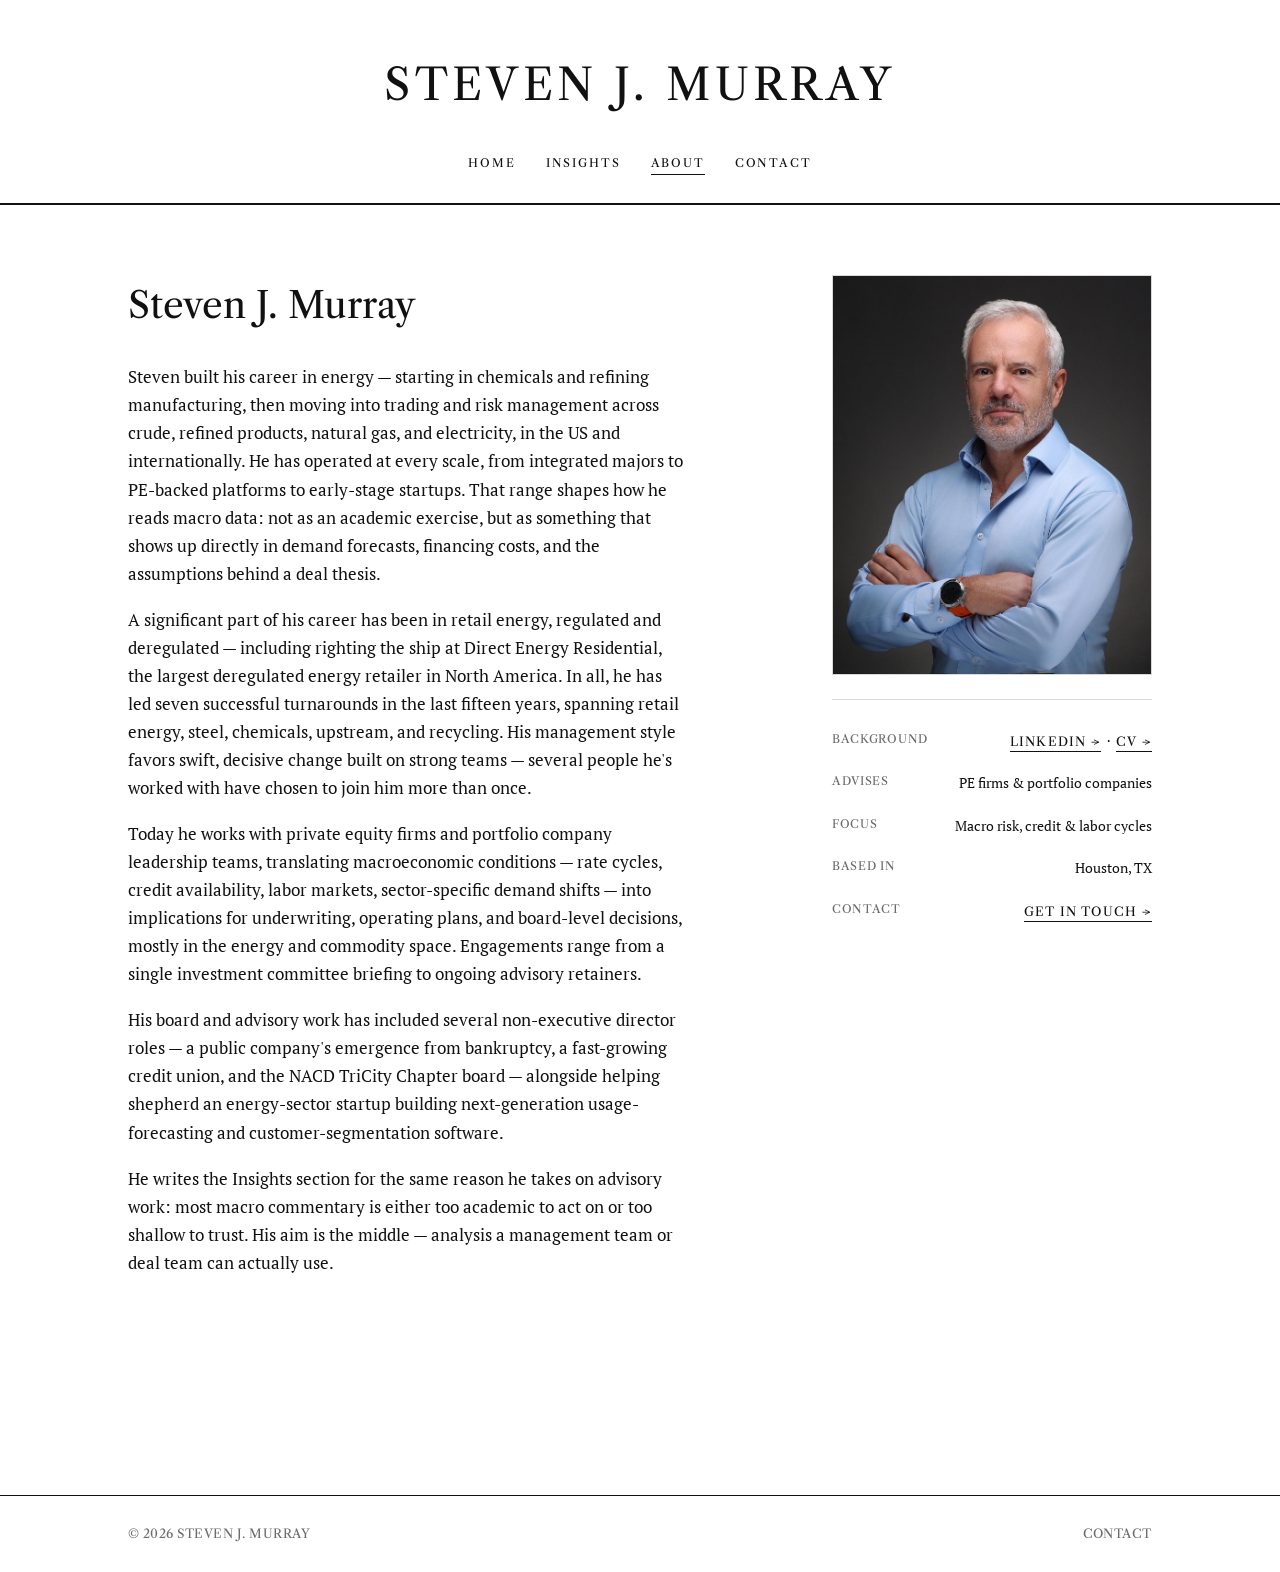
==== commit d3bb33bd: "Update about.html" ====
--- a/about.html
+++ b/about.html
@@ -46,8 +46,7 @@
     <div>
       <div class="about-portrait"><img src="images/steven-hero.jpg" alt="Portrait of Steven J. Murray"></div>
       <ul class="about-facts">
-        <li><span>Background</span><span><a class="text-link" href="https://www.linkedin.com/in/steven-murray-408b217/" target="_blank" rel="noopener">LinkedIn →</a></span></li>
-        <li><span>CV</span><span><a class="text-link" href="documents/steven-murray-cv.pdf" target="_blank" rel="noopener">View CV →</a></span></li>
+        <li><span>Background</span><span><a class="text-link" href="https://www.linkedin.com/in/steven-murray-408b217/" target="_blank" rel="noopener">LinkedIn →</a> &nbsp;·&nbsp; <a class="text-link" href="documents/steven-murray-cv.pdf" target="_blank" rel="noopener">CV →</a></span></li>
         <li><span>Advises</span><span>PE firms &amp; portfolio companies</span></li>
         <li><span>Focus</span><span>Macro risk, credit &amp; labor cycles</span></li>
         <li><span>Based in</span><span>Houston, TX</span></li>
--- a/styles.css
+++ b/styles.css
@@ -9,7 +9,7 @@
   --paper: #ffffff;
   --grey: #6b6b6b;
   --grey-light: #d8d8d6;
-  --accent: #0f6b6b; /* teal — used for link hover states */
+  --accent: #0d9c9c; /* teal — used for link hover states */
   --display: 'Libre Caslon Text', 'PT Serif', Georgia, serif;
   --body: 'PT Serif', Georgia, serif;
   --rule: 1px solid var(--ink);
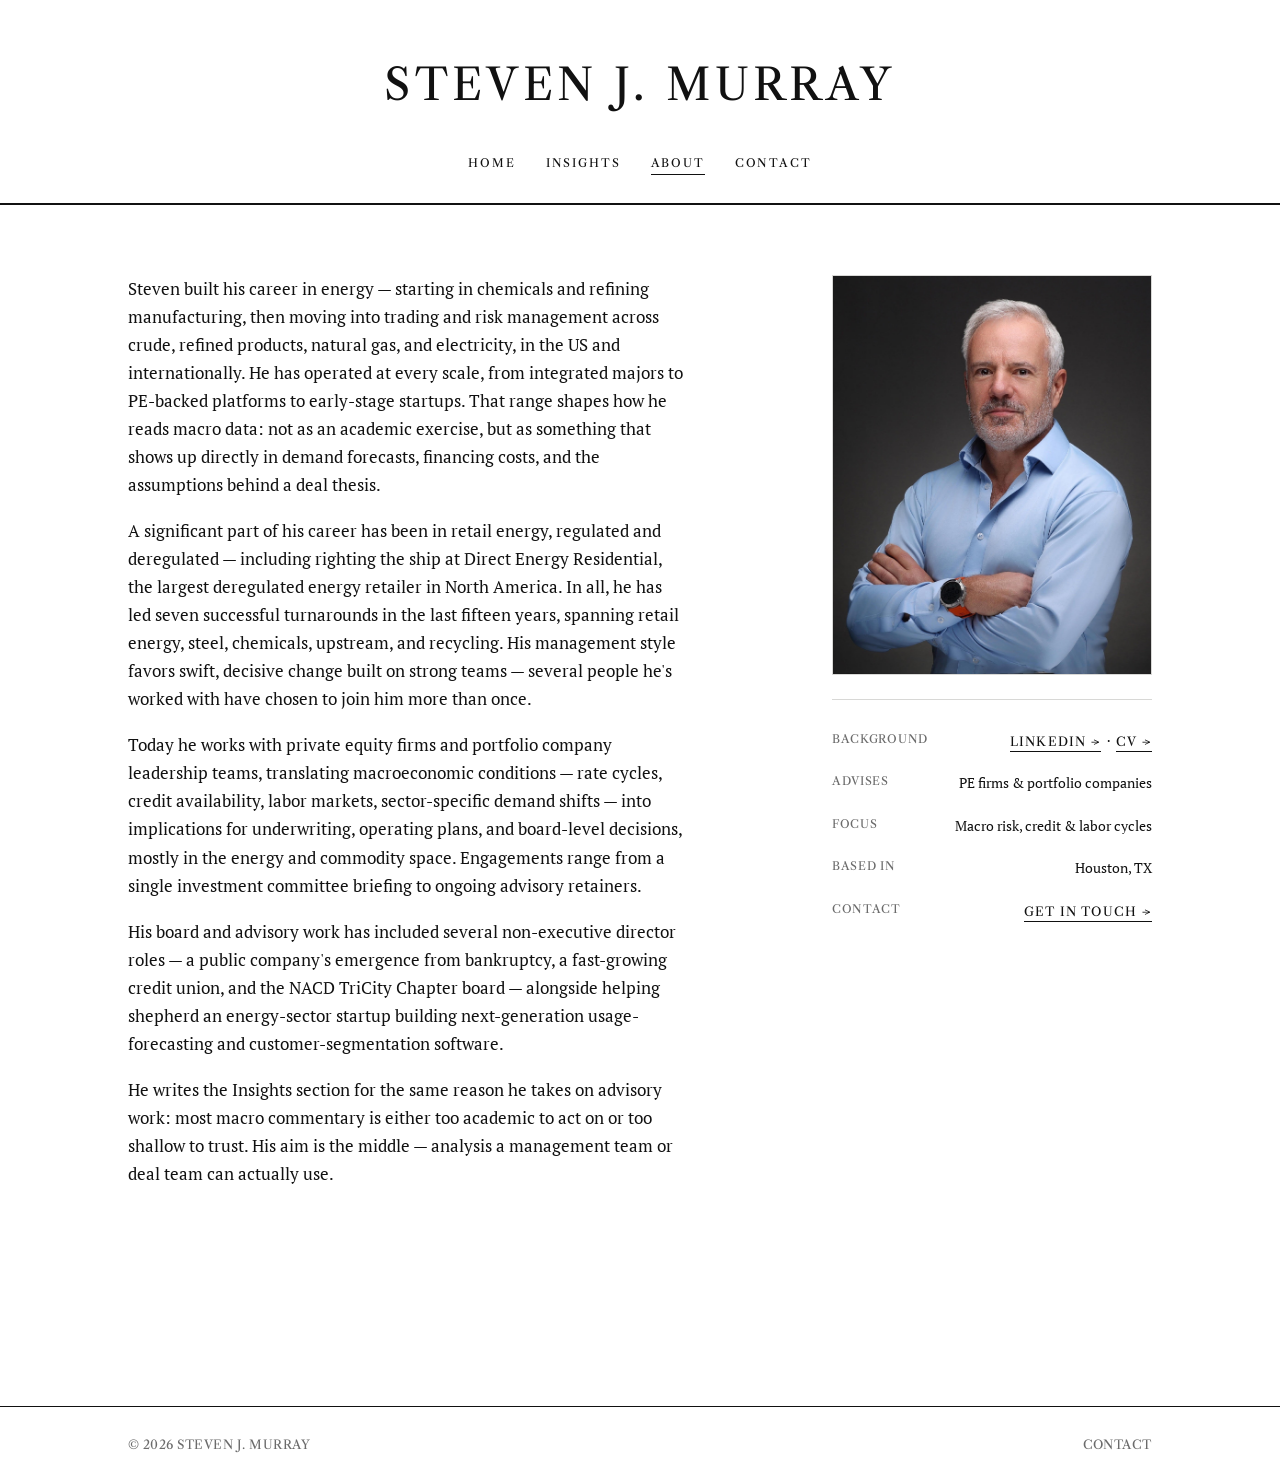
==== commit d316541a: "Update about.html" ====
--- a/about.html
+++ b/about.html
@@ -33,7 +33,6 @@
 <main>
   <div class="about-layout">
     <div>
-      <h1>Steven J. Murray</h1>
       <div class="content">
         <p>Steven built his career in energy — starting in chemicals and refining manufacturing, then moving into trading and risk management across crude, refined products, natural gas, and electricity, in the US and internationally. He has operated at every scale, from integrated majors to PE-backed platforms to early-stage startups. That range shapes how he reads macro data: not as an academic exercise, but as something that shows up directly in demand forecasts, financing costs, and the assumptions behind a deal thesis.</p>
         <p>A significant part of his career has been in retail energy, regulated and deregulated — including righting the ship at Direct Energy Residential, the largest deregulated energy retailer in North America. In all, he has led seven successful turnarounds in the last fifteen years, spanning retail energy, steel, chemicals, upstream, and recycling. His management style favors swift, decisive change built on strong teams — several people he's worked with have chosen to join him more than once.</p>
--- a/styles.css
+++ b/styles.css
@@ -462,13 +462,6 @@
 
 .about-layout > div {
   min-width: 0;
-}
-
-.about-layout h1 {
-  font-family: var(--display);
-  font-weight: 400;
-  font-size: 2.3rem;
-  margin: 0 0 28px;
 }
 
 .about-layout .content p { margin: 0 0 18px; max-width: 62ch; }
